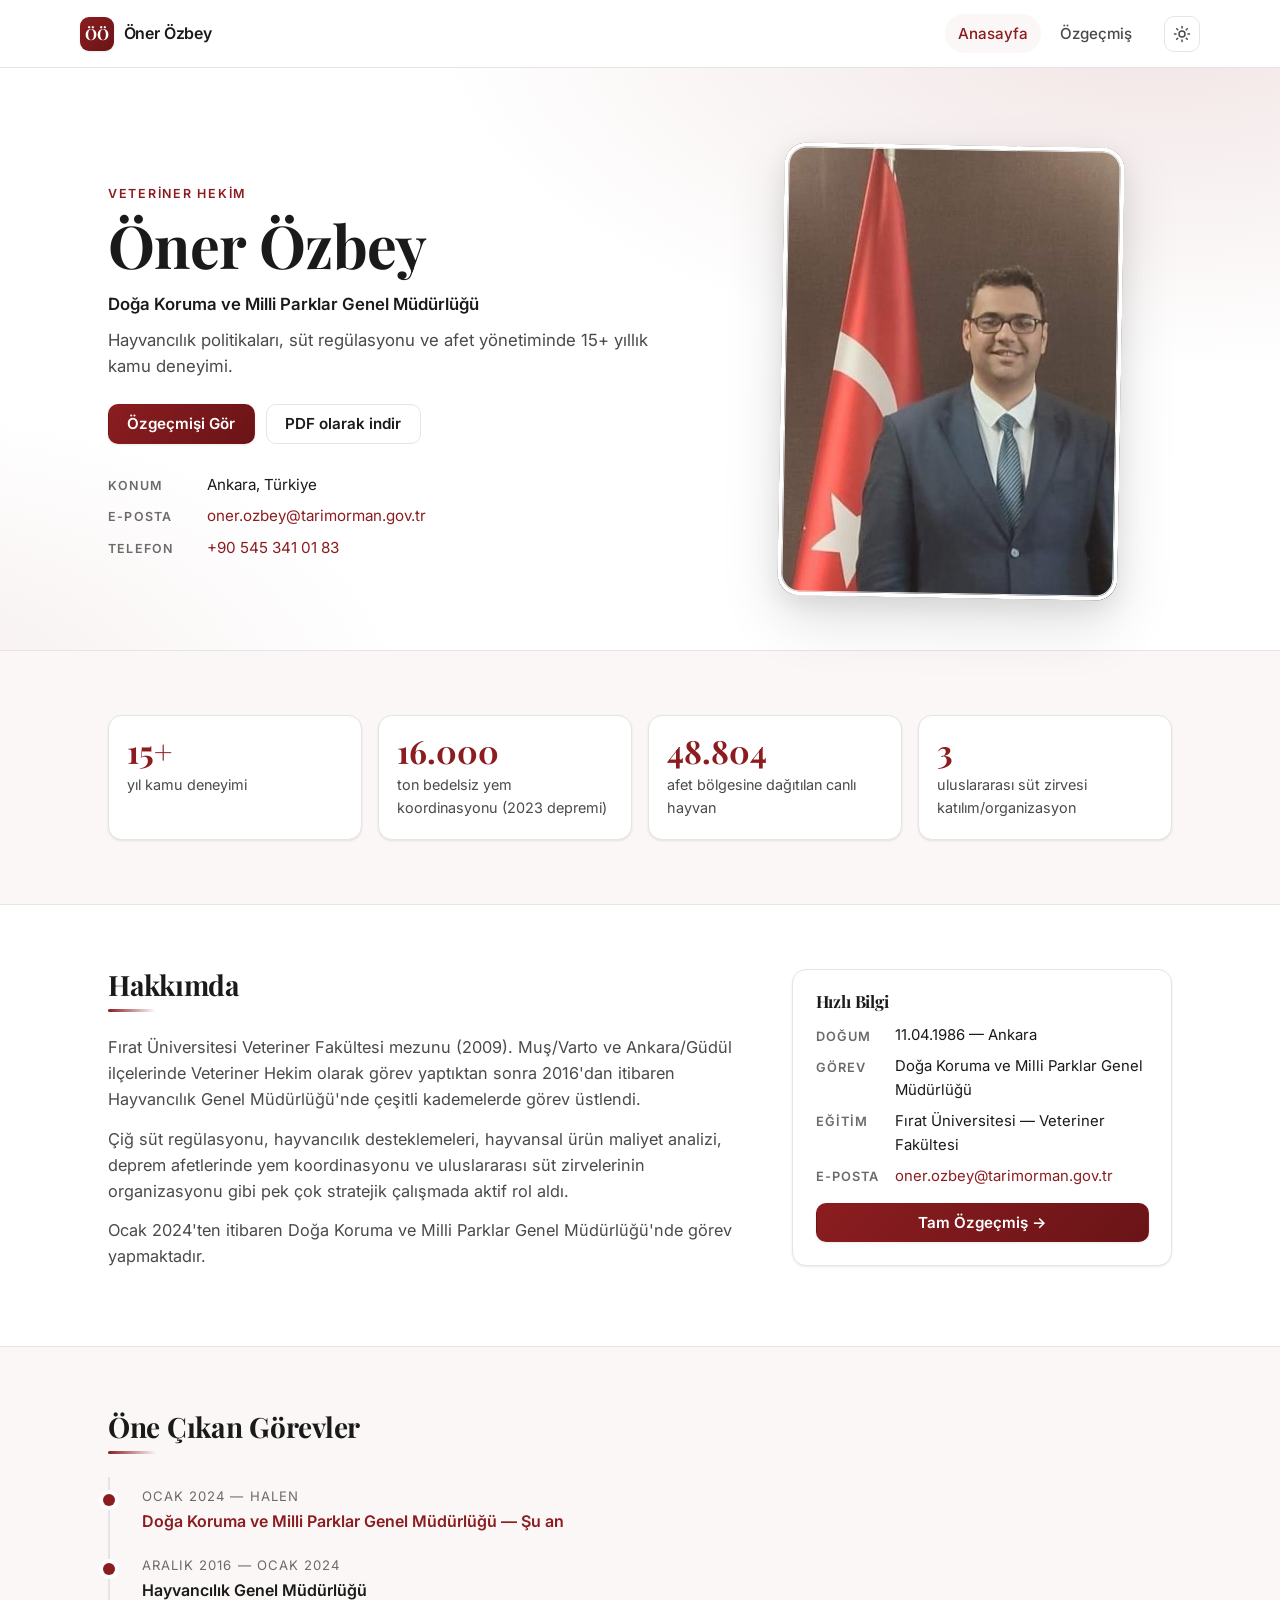
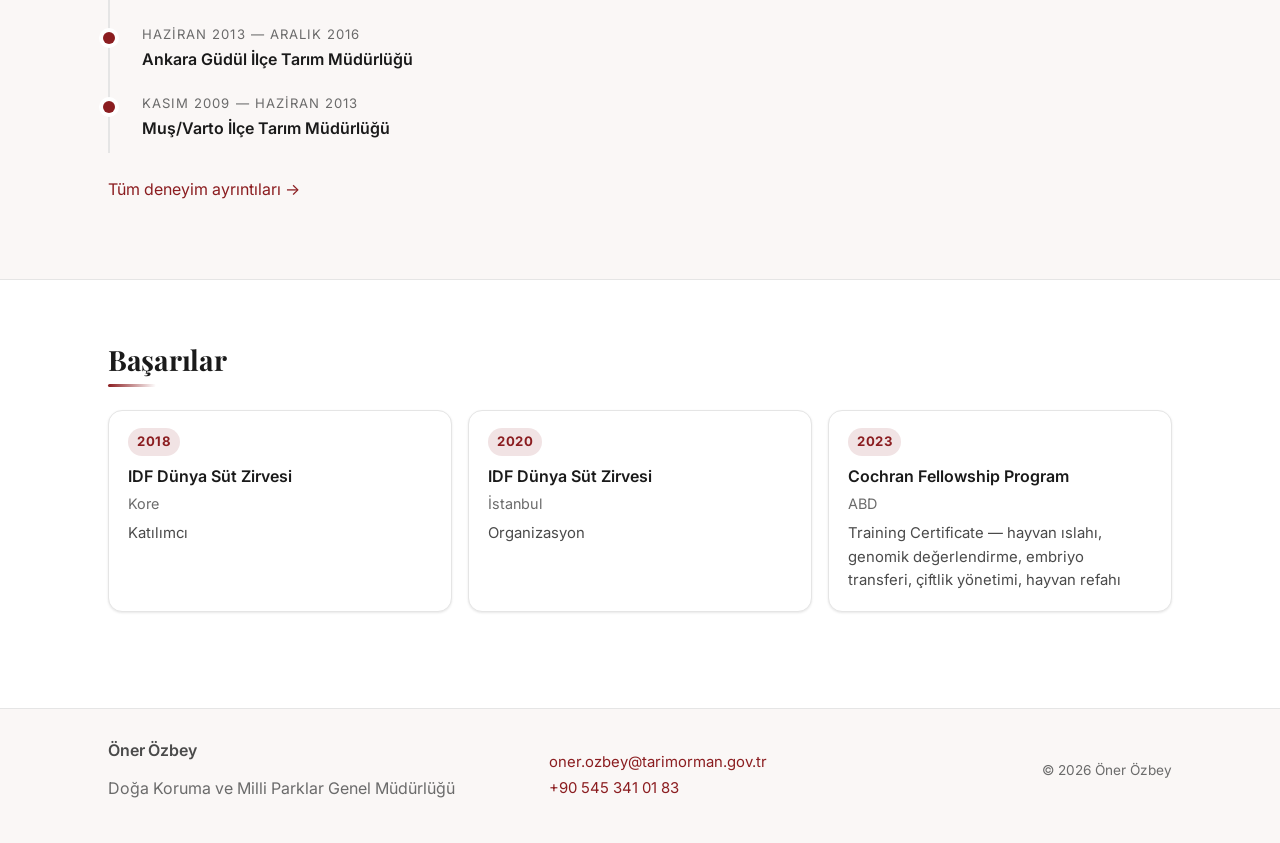
==== index.html @ c0e4dc84 "Initial site — data-driven personal page with /cv.html - index.html and cv.html render from data/cv." ====
<!doctype html>
<html lang="tr">
  <head>
    <meta charset="utf-8" />
    <meta name="viewport" content="width=device-width, initial-scale=1" />
    <title>Öner Özbey — Kişisel Sayfa</title>
    <meta name="description" content="Öner Özbey — Veteriner Hekim. Hayvancılık politikaları, süt regülasyonu ve afet yönetiminde kamu deneyimi." />
    <meta name="theme-color" content="#8b1d20" />
    <link rel="icon" href="data:image/svg+xml,%3Csvg xmlns='http://www.w3.org/2000/svg' viewBox='0 0 100 100'%3E%3Crect width='100' height='100' rx='20' fill='%238b1d20'/%3E%3Ctext x='50' y='64' font-size='52' font-family='Georgia, serif' fill='white' text-anchor='middle' font-weight='700'%3EÖ%3C/text%3E%3C/svg%3E" />
    <link rel="preconnect" href="https://fonts.googleapis.com" />
    <link rel="preconnect" href="https://fonts.gstatic.com" crossorigin />
    <link href="https://fonts.googleapis.com/css2?family=Inter:wght@400;500;600;700&family=Playfair+Display:wght@600;700&display=swap" rel="stylesheet" />
    <link rel="stylesheet" href="assets/css/style.css" />
  </head>
  <body>
    <header class="site-header">
      <div class="container nav">
        <a class="brand" href="index.html">
          <span class="brand-mark">ÖÖ</span>
          <span class="brand-name" data-bind="personal.fullName">Öner Özbey</span>
        </a>
        <nav class="nav-links" data-bind="nav"></nav>
        <div class="nav-tools">
          <button class="icon-btn" id="theme-toggle" aria-label="Tema değiştir" title="Tema değiştir">
            <svg width="18" height="18" viewBox="0 0 24 24" fill="none" stroke="currentColor" stroke-width="2" stroke-linecap="round" stroke-linejoin="round"><circle cx="12" cy="12" r="4"></circle><path d="M12 2v2M12 20v2M4.93 4.93l1.41 1.41M17.66 17.66l1.41 1.41M2 12h2M20 12h2M4.93 19.07l1.41-1.41M17.66 6.34l1.41-1.41"></path></svg>
          </button>
        </div>
      </div>
    </header>

    <main>
      <section class="hero">
        <div class="container hero-grid">
          <div class="hero-text">
            <p class="eyebrow" data-bind="personal.title">Veteriner Hekim</p>
            <h1 data-bind="personal.fullName">Öner Özbey</h1>
            <p class="hero-role" data-bind="personal.role"></p>
            <p class="hero-tagline" data-bind="personal.tagline"></p>
            <div class="hero-actions">
              <a class="btn btn-primary" href="cv.html">Özgeçmişi Gör</a>
              <a class="btn btn-ghost" data-bind-attr="href:personal.cvFile" download>PDF olarak indir</a>
            </div>
            <ul class="hero-meta">
              <li><span class="meta-key">Konum</span><span data-bind="personal.location"></span></li>
              <li><span class="meta-key">E-posta</span><a data-bind="personal.email" data-bind-attr="href:mailto:personal.email"></a></li>
              <li><span class="meta-key">Telefon</span><a data-bind="personal.phone" data-bind-attr="href:tel:personal.phoneRaw"></a></li>
            </ul>
          </div>
          <div class="hero-photo">
            <div class="photo-frame">
              <img data-bind-attr="src:personal.photo" data-bind-attr-alt="personal.fullName" alt="" />
            </div>
          </div>
        </div>
      </section>

      <section class="section section-muted">
        <div class="container">
          <ul class="stats" data-bind="highlights"></ul>
        </div>
      </section>

      <section class="section">
        <div class="container two-col">
          <div>
            <h2 class="section-title">Hakkımda</h2>
            <div class="prose" data-bind="summary"></div>
          </div>
          <aside class="aside-card">
            <h3>Hızlı Bilgi</h3>
            <dl class="dl">
              <dt>Doğum</dt><dd data-bind="personal.birth"></dd>
              <dt>Görev</dt><dd data-bind="personal.role"></dd>
              <dt>Eğitim</dt><dd data-bind="education.0.school"></dd>
              <dt>E-posta</dt><dd><a data-bind="personal.email" data-bind-attr="href:mailto:personal.email"></a></dd>
            </dl>
            <a class="btn btn-primary btn-block" href="cv.html">Tam Özgeçmiş →</a>
          </aside>
        </div>
      </section>

      <section class="section section-muted">
        <div class="container">
          <h2 class="section-title">Öne Çıkan Görevler</h2>
          <ol class="timeline" data-bind="experienceShort"></ol>
          <p class="section-foot"><a href="cv.html">Tüm deneyim ayrıntıları →</a></p>
        </div>
      </section>

      <section class="section">
        <div class="container">
          <h2 class="section-title">Başarılar</h2>
          <ul class="achievements" data-bind="achievements"></ul>
        </div>
      </section>
    </main>

    <footer class="site-footer">
      <div class="container footer-grid">
        <div>
          <p class="brand-name" data-bind="personal.fullName"></p>
          <p class="muted" data-bind="personal.role"></p>
        </div>
        <div class="footer-links">
          <a data-bind-attr="href:mailto:personal.email" data-bind="personal.email"></a>
          <a data-bind-attr="href:tel:personal.phoneRaw" data-bind="personal.phone"></a>
        </div>
        <p class="muted small">© <span data-bind="site.year"></span> <span data-bind="personal.fullName"></span></p>
      </div>
    </footer>

    <script src="assets/js/main.js"></script>
  </body>
</html>
---- assets/css/style.css ----
:root {
  --brand: #8b1d20;
  --brand-2: #b32a2e;
  --brand-ink: #6a1417;
  --ink: #1a1a1a;
  --ink-soft: #4a4a4a;
  --muted: #6b6b6b;
  --line: #e5e5e5;
  --bg: #ffffff;
  --bg-soft: #faf7f6;
  --card: #ffffff;
  --shadow-sm: 0 1px 2px rgba(0, 0, 0, 0.04), 0 1px 3px rgba(0, 0, 0, 0.06);
  --shadow-md: 0 4px 12px rgba(0, 0, 0, 0.06), 0 2px 6px rgba(0, 0, 0, 0.04);
  --shadow-lg: 0 24px 60px rgba(0, 0, 0, 0.12), 0 8px 24px rgba(0, 0, 0, 0.08);
  --radius: 14px;
  --radius-sm: 10px;
  --font-sans: "Inter", system-ui, -apple-system, "Segoe UI", Roboto, "Helvetica Neue", Arial, sans-serif;
  --font-display: "Playfair Display", Georgia, "Times New Roman", serif;
  --container: 1120px;
  --pad: clamp(1rem, 2.4vw, 1.75rem);
  --transition: 200ms ease;
}

[data-theme="dark"] {
  --brand: #d94a4e;
  --brand-2: #f06569;
  --brand-ink: #ffb4b6;
  --ink: #f1ece9;
  --ink-soft: #c9c2bf;
  --muted: #9a938f;
  --line: #2a2625;
  --bg: #141110;
  --bg-soft: #1c1817;
  --card: #1f1a19;
  --shadow-sm: 0 1px 2px rgba(0, 0, 0, 0.4);
  --shadow-md: 0 4px 12px rgba(0, 0, 0, 0.45);
  --shadow-lg: 0 24px 60px rgba(0, 0, 0, 0.55);
}

* { box-sizing: border-box; }

html { scroll-behavior: smooth; }

body {
  margin: 0;
  font-family: var(--font-sans);
  color: var(--ink);
  background: var(--bg);
  line-height: 1.6;
  -webkit-font-smoothing: antialiased;
  -moz-osx-font-smoothing: grayscale;
  transition: background var(--transition), color var(--transition);
}

a { color: var(--brand); text-decoration: none; transition: color var(--transition); }
a:hover { color: var(--brand-2); text-decoration: underline; text-underline-offset: 3px; }

h1, h2, h3 { font-family: var(--font-display); color: var(--ink); margin: 0 0 0.4em; line-height: 1.15; letter-spacing: -0.01em; }
h1 { font-size: clamp(2rem, 4.5vw, 3.2rem); }
h2 { font-size: clamp(1.3rem, 2.6vw, 1.75rem); }
h3 { font-size: 1.05rem; }
p { margin: 0 0 0.8em; color: var(--ink-soft); }

.container { width: 100%; max-width: var(--container); margin: 0 auto; padding: 0 var(--pad); }

.muted { color: var(--muted); }
.small { font-size: 0.85rem; }
.eyebrow {
  text-transform: uppercase;
  letter-spacing: 0.14em;
  font-size: 0.78rem;
  font-weight: 600;
  color: var(--brand);
  margin: 0 0 0.6em;
}

/* Header / Nav */
.site-header {
  position: sticky; top: 0; z-index: 30;
  background: color-mix(in srgb, var(--bg) 88%, transparent);
  backdrop-filter: saturate(140%) blur(10px);
  -webkit-backdrop-filter: saturate(140%) blur(10px);
  border-bottom: 1px solid var(--line);
}
.nav { display: flex; align-items: center; gap: 1.2rem; padding: 0.9rem 0; }
.brand { display: inline-flex; align-items: center; gap: 0.6rem; color: var(--ink); font-weight: 600; }
.brand:hover { text-decoration: none; color: var(--ink); }
.brand-mark {
  width: 34px; height: 34px;
  background: linear-gradient(135deg, var(--brand), var(--brand-ink));
  color: #fff; border-radius: 9px; display: grid; place-items: center;
  font-family: var(--font-display); font-weight: 700; font-size: 0.95rem;
  box-shadow: var(--shadow-sm);
}
.brand-name { font-weight: 600; letter-spacing: -0.01em; }
.nav-links { margin-left: auto; display: flex; gap: 0.4rem; flex-wrap: wrap; }
.nav-links a {
  padding: 0.45rem 0.8rem; border-radius: 999px;
  color: var(--ink-soft); font-weight: 500; font-size: 0.95rem;
}
.nav-links a:hover { background: var(--bg-soft); color: var(--ink); text-decoration: none; }
.nav-links a.is-active { background: var(--bg-soft); color: var(--brand); }
.nav-tools { display: flex; gap: 0.4rem; }
.icon-btn {
  width: 36px; height: 36px; display: grid; place-items: center;
  background: transparent; color: var(--ink-soft);
  border: 1px solid var(--line); border-radius: 10px; cursor: pointer;
  transition: all var(--transition);
}
.icon-btn:hover { color: var(--brand); border-color: var(--brand); }

/* Buttons */
.btn {
  display: inline-flex; align-items: center; justify-content: center; gap: 0.4em;
  padding: 0.7rem 1.15rem; border-radius: 10px; font-weight: 600;
  font-size: 0.95rem; line-height: 1; cursor: pointer; border: 1px solid transparent;
  transition: all var(--transition);
}
.btn-primary {
  background: linear-gradient(135deg, var(--brand), var(--brand-ink));
  color: #fff; box-shadow: var(--shadow-sm);
}
.btn-primary:hover { transform: translateY(-1px); box-shadow: var(--shadow-md); color: #fff; text-decoration: none; }
.btn-ghost {
  background: transparent; color: var(--ink);
  border-color: var(--line);
}
.btn-ghost:hover { background: var(--bg-soft); color: var(--ink); text-decoration: none; border-color: var(--ink-soft); }
.btn-block { display: flex; width: 100%; margin-top: 0.9rem; }

/* Hero */
.hero {
  padding: clamp(2.5rem, 6vw, 5rem) 0 clamp(2rem, 4vw, 3.5rem);
  background:
    radial-gradient(1200px 600px at 90% -10%, color-mix(in srgb, var(--brand) 12%, transparent), transparent 60%),
    radial-gradient(900px 500px at -10% 110%, color-mix(in srgb, var(--brand) 8%, transparent), transparent 60%);
}
.hero-grid {
  display: grid; grid-template-columns: 1.3fr 1fr; gap: clamp(1.5rem, 4vw, 3rem); align-items: center;
}
.hero-text h1 { font-size: clamp(2.2rem, 5.5vw, 3.7rem); margin-bottom: 0.2em; }
.hero-role { font-size: 1.05rem; color: var(--ink); font-weight: 600; margin: 0 0 0.5em; }
.hero-tagline { font-size: 1.05rem; color: var(--ink-soft); max-width: 52ch; }
.hero-actions { display: flex; gap: 0.7rem; flex-wrap: wrap; margin: 1.5rem 0 1.8rem; }
.hero-meta { list-style: none; padding: 0; margin: 0; display: grid; gap: 0.45rem; }
.hero-meta li { display: flex; gap: 0.7rem; font-size: 0.95rem; align-items: baseline; }
.meta-key {
  display: inline-block; min-width: 5.5rem;
  font-size: 0.78rem; text-transform: uppercase; letter-spacing: 0.1em;
  color: var(--muted); font-weight: 600;
}
.hero-photo { display: flex; justify-content: center; }
.photo-frame {
  position: relative; width: min(340px, 80vw); aspect-ratio: 3/4;
  border-radius: 22px; overflow: hidden;
  background: var(--bg-soft);
  box-shadow: var(--shadow-lg);
  transform: rotate(1deg);
  transition: transform var(--transition);
}
.photo-frame::after {
  content: ""; position: absolute; inset: 0;
  border: 4px solid var(--bg);
  border-radius: 22px;
  box-shadow: inset 0 0 0 1px var(--line);
  pointer-events: none;
}
.photo-frame:hover { transform: rotate(0deg); }
.photo-frame img { width: 100%; height: 100%; object-fit: cover; display: block; }

/* Sections */
.section { padding: clamp(2.5rem, 5vw, 4.5rem) 0; }
.section-muted { background: var(--bg-soft); border-top: 1px solid var(--line); border-bottom: 1px solid var(--line); }
.section-title { margin-bottom: 1.4rem; }
.section-title::after {
  content: ""; display: block; width: 48px; height: 3px; margin-top: 0.5rem;
  background: linear-gradient(90deg, var(--brand), transparent);
  border-radius: 3px;
}
.section-foot { margin-top: 1.5rem; }
.two-col { display: grid; grid-template-columns: 1.7fr 1fr; gap: clamp(1.5rem, 3vw, 2.5rem); align-items: start; }
.prose p { font-size: 1.02rem; }

/* Stats */
.stats { list-style: none; padding: 0; margin: 0; display: grid; grid-template-columns: repeat(4, 1fr); gap: 1rem; }
.stats li {
  background: var(--card); border: 1px solid var(--line); border-radius: var(--radius);
  padding: 1.2rem 1.1rem; box-shadow: var(--shadow-sm);
}
.stat-value {
  display: block; font-family: var(--font-display); font-size: 2rem;
  color: var(--brand); font-weight: 700; line-height: 1;
}
.stat-label { display: block; margin-top: 0.4rem; font-size: 0.9rem; color: var(--ink-soft); }

/* Aside card */
.aside-card {
  background: var(--card); border: 1px solid var(--line);
  border-radius: var(--radius); padding: 1.4rem; box-shadow: var(--shadow-sm);
  position: sticky; top: 80px;
}
.aside-card h3 { margin-bottom: 0.8rem; }
.dl { display: grid; grid-template-columns: max-content 1fr; gap: 0.45rem 1rem; margin: 0; font-size: 0.93rem; }
.dl dt { font-weight: 600; color: var(--muted); font-size: 0.8rem; text-transform: uppercase; letter-spacing: 0.08em; padding-top: 0.15rem; }
.dl dd { margin: 0; color: var(--ink); }

/* Timeline (short, on homepage) */
.timeline { list-style: none; padding: 0; margin: 0; }
.timeline > li {
  position: relative; padding: 0.6rem 0 0.6rem 2rem; border-left: 2px solid var(--line);
}
.timeline > li::before {
  content: ""; position: absolute; left: -7px; top: 1.1rem; width: 12px; height: 12px;
  border-radius: 50%; background: var(--brand); box-shadow: 0 0 0 4px var(--bg);
}
.timeline .tl-period { font-size: 0.82rem; color: var(--muted); text-transform: uppercase; letter-spacing: 0.08em; }
.timeline .tl-title { font-weight: 600; color: var(--ink); margin: 0.1rem 0 0.1rem; }
.timeline .is-current { color: var(--brand); }

/* Achievements */
.achievements { list-style: none; padding: 0; margin: 0; display: grid; grid-template-columns: repeat(auto-fit, minmax(240px, 1fr)); gap: 1rem; }
.achievements li {
  background: var(--card); border: 1px solid var(--line); border-radius: var(--radius);
  padding: 1.1rem 1.2rem; box-shadow: var(--shadow-sm);
}
.ach-year {
  display: inline-block; padding: 0.2rem 0.55rem; border-radius: 999px;
  background: color-mix(in srgb, var(--brand) 12%, transparent);
  color: var(--brand); font-weight: 700; font-size: 0.82rem; letter-spacing: 0.04em;
}
.ach-title { font-weight: 600; margin: 0.55rem 0 0.15rem; color: var(--ink); }
.ach-place { color: var(--muted); font-size: 0.9rem; }
.ach-role { display: block; margin-top: 0.4rem; font-size: 0.93rem; color: var(--ink-soft); }

/* Footer */
.site-footer { border-top: 1px solid var(--line); background: var(--bg-soft); padding: 1.8rem 0; margin-top: 2rem; }
.footer-grid { display: grid; grid-template-columns: 1.4fr 1fr 1fr; gap: 1rem; align-items: center; }
.footer-links { display: flex; flex-direction: column; gap: 0.2rem; font-size: 0.93rem; }
.footer-grid .small { text-align: right; }

/* ===================== CV PAGE ===================== */
.cv-main { padding: clamp(1.5rem, 4vw, 3rem) 0 3rem; background: var(--bg-soft); }
.cv-doc {
  background: var(--card); border: 1px solid var(--line); border-radius: 18px;
  box-shadow: var(--shadow-lg); padding: clamp(1.5rem, 4vw, 3rem);
  max-width: 920px;
}
.cv-header {
  display: grid; grid-template-columns: 1.4fr 1fr; gap: 2rem;
  padding-bottom: 1.6rem; margin-bottom: 1.6rem;
  border-bottom: 2px solid var(--brand);
}
.cv-id { display: grid; grid-template-columns: auto 1fr; gap: 1.2rem; align-items: center; }
.cv-photo {
  width: 110px; aspect-ratio: 3/4; overflow: hidden; border-radius: 12px;
  background: var(--bg-soft); border: 3px solid var(--card); box-shadow: var(--shadow-sm);
}
.cv-photo img { width: 100%; height: 100%; object-fit: cover; display: block; }
.cv-id h1 { font-size: clamp(1.6rem, 3vw, 2.2rem); margin: 0.1em 0; }
.cv-role { color: var(--ink-soft); font-weight: 500; margin: 0; }
.cv-contact .dl { font-size: 0.9rem; }
.cv-actions { display: flex; gap: 0.5rem; margin-top: 1rem; flex-wrap: wrap; }

.cv-section { margin-top: 2rem; }
.cv-section h2 {
  font-family: var(--font-display); font-size: 1.35rem;
  color: var(--brand); margin: 0 0 1rem;
  padding-bottom: 0.45rem; border-bottom: 1px solid var(--line);
}
.cv-grid { display: grid; grid-template-columns: 1fr 1fr; gap: 2rem; }

/* CV timeline */
.cv-timeline { list-style: none; padding: 0; margin: 0; }
.cv-timeline > li {
  position: relative; padding: 0 0 1.4rem 2rem; border-left: 2px solid var(--line);
}
.cv-timeline > li:last-child { padding-bottom: 0; border-left-color: transparent; }
.cv-timeline > li::before {
  content: ""; position: absolute; left: -8px; top: 0.3rem; width: 14px; height: 14px;
  border-radius: 50%; background: var(--brand);
  box-shadow: 0 0 0 4px var(--card), 0 0 0 5px var(--brand);
}
.cv-timeline .is-current::before { background: #fff; box-shadow: 0 0 0 4px var(--card), 0 0 0 5px var(--brand); }
.cv-timeline .tl-head { display: flex; align-items: baseline; flex-wrap: wrap; gap: 0.6rem 1rem; }
.cv-timeline .tl-title { font-weight: 700; color: var(--ink); font-size: 1.02rem; margin: 0; }
.cv-timeline .tl-period { font-size: 0.85rem; color: var(--muted); }
.cv-timeline .current-pill {
  background: var(--brand); color: #fff; padding: 0.1rem 0.55rem; border-radius: 999px;
  font-size: 0.72rem; letter-spacing: 0.06em; text-transform: uppercase; font-weight: 700;
}
.cv-timeline .tl-details { margin: 0.5rem 0 0; padding-left: 1.2rem; color: var(--ink-soft); }
.cv-timeline .tl-details li { margin-bottom: 0.3rem; }

/* Education */
.education-list { list-style: none; padding: 0; margin: 0; display: grid; gap: 0.7rem; }
.education-list li {
  background: var(--bg-soft); border: 1px solid var(--line);
  border-radius: 10px; padding: 0.8rem 1rem;
}
.education-list .edu-school { font-weight: 700; color: var(--ink); }
.education-list .edu-meta { color: var(--muted); font-size: 0.88rem; }
.education-list .edu-degree { font-size: 0.93rem; color: var(--ink-soft); margin-top: 0.2rem; }

/* Languages */
.lang-list { list-style: none; padding: 0; margin: 0; display: grid; gap: 0.7rem; }
.lang-list li { display: grid; grid-template-columns: 1fr; gap: 0.3rem; }
.lang-head { display: flex; justify-content: space-between; font-size: 0.92rem; }
.lang-name { font-weight: 600; }
.lang-level { color: var(--muted); }
.lang-bar {
  position: relative; height: 8px; background: var(--bg-soft);
  border-radius: 999px; overflow: hidden; border: 1px solid var(--line);
}
.lang-bar > span {
  position: absolute; inset: 0 auto 0 0;
  background: linear-gradient(90deg, var(--brand), var(--brand-2));
  border-radius: 999px;
  transform-origin: left center;
  animation: bar-fill 900ms ease-out both;
}
@keyframes bar-fill { from { transform: scaleX(0); } to { transform: scaleX(1); } }

/* Skills */
.skills-grid { display: grid; grid-template-columns: repeat(auto-fit, minmax(220px, 1fr)); gap: 1rem; }
.skill-card {
  background: var(--bg-soft); border: 1px solid var(--line);
  border-radius: 12px; padding: 1rem 1.1rem;
}
.skill-card h3 { font-family: var(--font-sans); font-size: 0.85rem; text-transform: uppercase; letter-spacing: 0.08em; color: var(--brand); margin: 0 0 0.6rem; }
.skill-card ul { list-style: none; padding: 0; margin: 0; display: flex; flex-wrap: wrap; gap: 0.4rem; }
.skill-card li {
  background: var(--card); border: 1px solid var(--line);
  padding: 0.3rem 0.7rem; border-radius: 999px; font-size: 0.88rem; color: var(--ink);
}

/* Working life */
.working-life { padding-left: 1.2rem; margin: 0; }
.working-life li { margin-bottom: 0.5rem; color: var(--ink-soft); }
.working-life li::marker { color: var(--brand); }

/* ===== Responsive ===== */
@media (max-width: 900px) {
  .hero-grid { grid-template-columns: 1fr; text-align: left; }
  .hero-photo { order: -1; justify-content: flex-start; }
  .photo-frame { width: min(260px, 60vw); transform: rotate(0); }
  .two-col { grid-template-columns: 1fr; }
  .aside-card { position: static; }
  .stats { grid-template-columns: repeat(2, 1fr); }
  .footer-grid { grid-template-columns: 1fr; text-align: left; }
  .footer-grid .small { text-align: left; }
  .cv-header { grid-template-columns: 1fr; }
  .cv-grid { grid-template-columns: 1fr; }
}

@media (max-width: 560px) {
  .stats { grid-template-columns: 1fr 1fr; }
  .nav-links a { padding: 0.4rem 0.6rem; font-size: 0.9rem; }
  .brand-name { display: none; }
  .cv-id { grid-template-columns: 1fr; text-align: left; }
  .cv-photo { width: 96px; }
}

/* ===== Print ===== */
@media print {
  :root { --bg: #fff; --bg-soft: #fff; --card: #fff; --line: #ddd; }
  body { background: #fff; color: #000; }
  .no-print { display: none !important; }
  .cv-main { padding: 0; background: #fff; }
  .cv-doc { box-shadow: none; border: none; padding: 0; max-width: 100%; }
  a { color: inherit; text-decoration: none; }
  .cv-section { break-inside: avoid; }
  .cv-timeline > li { break-inside: avoid; }
}
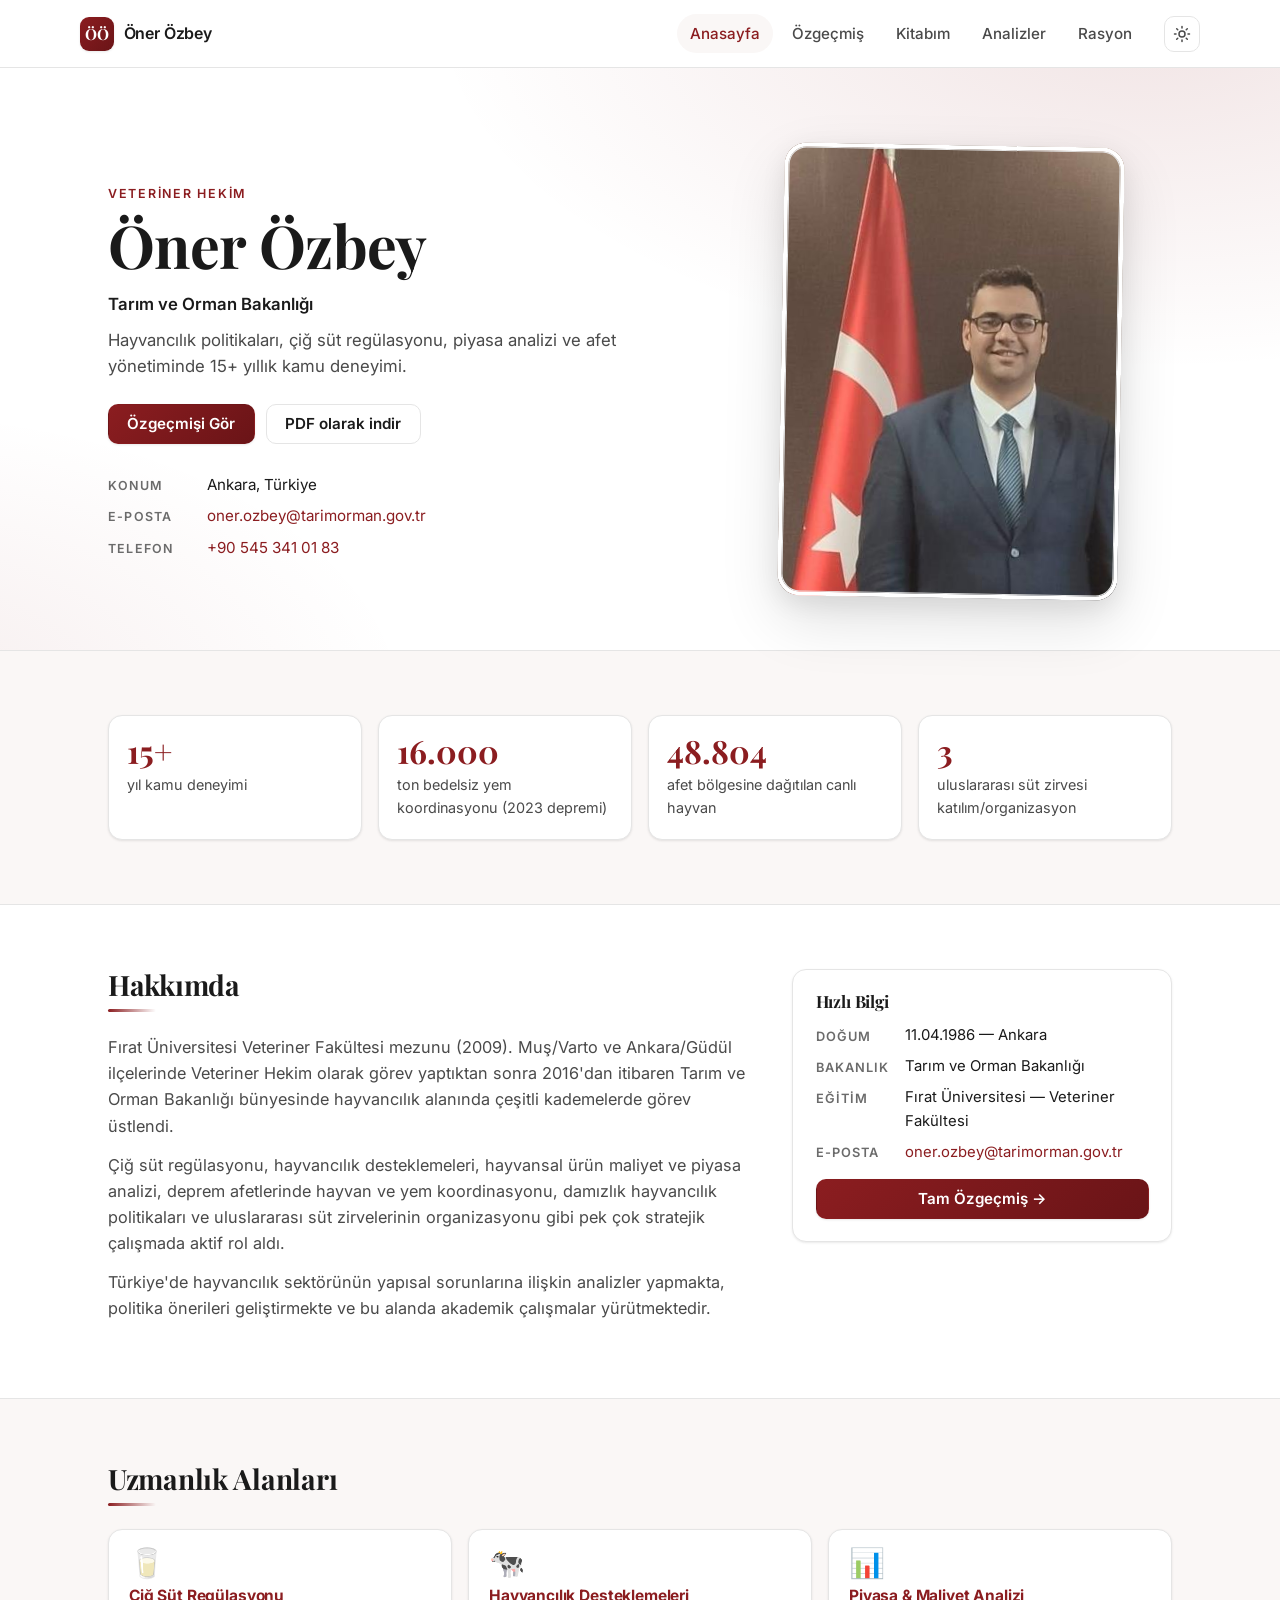
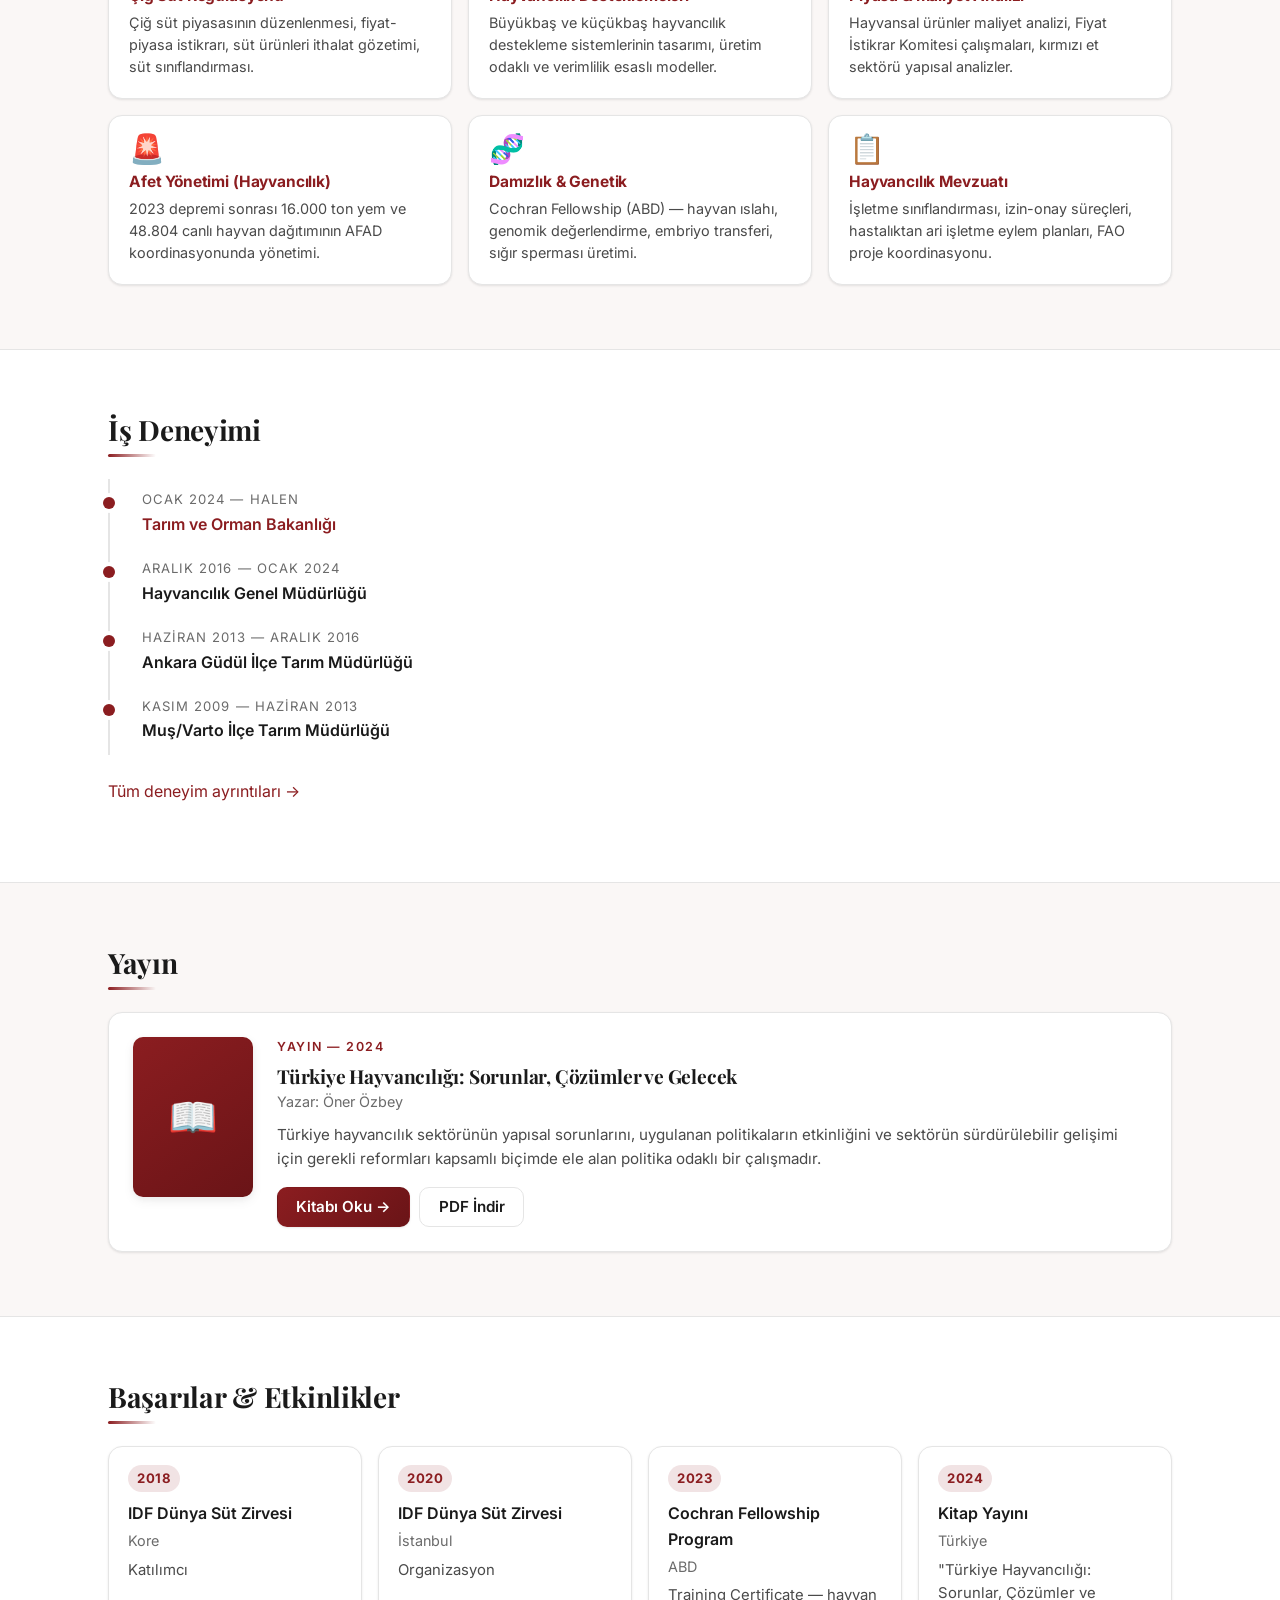
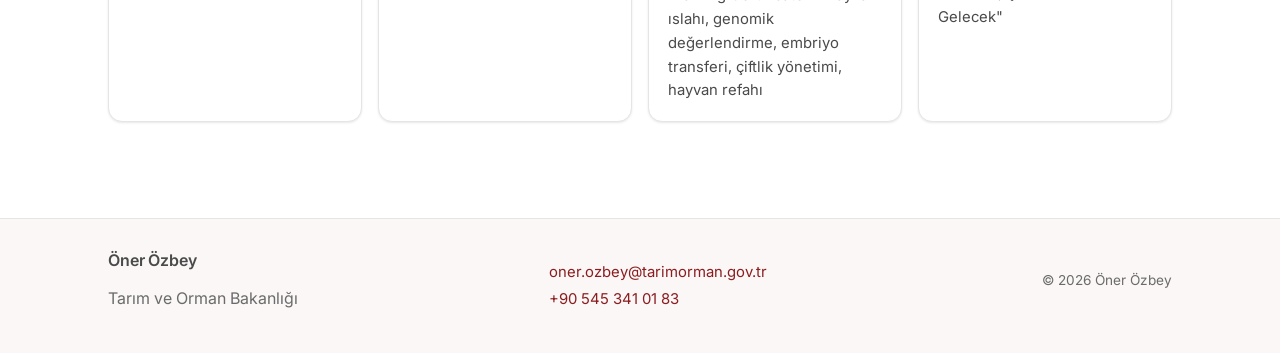
==== commit 50ce69fc: "Hayvancılık odaklı yeniden yapılanma + 3 yeni sayfa - Görev: "Doğa Koruma" yerine "Tarım ve Orman Ba" ====
--- a/index.html
+++ b/index.html
@@ -29,6 +29,7 @@
     </header>
 
     <main>
+      <!-- Hero -->
       <section class="hero">
         <div class="container hero-grid">
           <div class="hero-text">
@@ -54,12 +55,14 @@
         </div>
       </section>
 
+      <!-- Sayısal vurgular -->
       <section class="section section-muted">
         <div class="container">
           <ul class="stats" data-bind="highlights"></ul>
         </div>
       </section>
 
+      <!-- Hakkımda + Hızlı bilgi -->
       <section class="section">
         <div class="container two-col">
           <div>
@@ -70,7 +73,7 @@
             <h3>Hızlı Bilgi</h3>
             <dl class="dl">
               <dt>Doğum</dt><dd data-bind="personal.birth"></dd>
-              <dt>Görev</dt><dd data-bind="personal.role"></dd>
+              <dt>Bakanlık</dt><dd data-bind="personal.role"></dd>
               <dt>Eğitim</dt><dd data-bind="education.0.school"></dd>
               <dt>E-posta</dt><dd><a data-bind="personal.email" data-bind-attr="href:mailto:personal.email"></a></dd>
             </dl>
@@ -79,17 +82,35 @@
         </div>
       </section>
 
+      <!-- Uzmanlık Alanları -->
       <section class="section section-muted">
         <div class="container">
-          <h2 class="section-title">Öne Çıkan Görevler</h2>
+          <h2 class="section-title">Uzmanlık Alanları</h2>
+          <div class="expertise-grid" data-bind="expertise"></div>
+        </div>
+      </section>
+
+      <!-- Öne Çıkan Görevler -->
+      <section class="section">
+        <div class="container">
+          <h2 class="section-title">İş Deneyimi</h2>
           <ol class="timeline" data-bind="experienceShort"></ol>
           <p class="section-foot"><a href="cv.html">Tüm deneyim ayrıntıları →</a></p>
         </div>
       </section>
 
+      <!-- Kitap -->
+      <section class="section section-muted">
+        <div class="container">
+          <h2 class="section-title">Yayın</h2>
+          <div class="book-card" data-bind="bookCard"></div>
+        </div>
+      </section>
+
+      <!-- Başarılar -->
       <section class="section">
         <div class="container">
-          <h2 class="section-title">Başarılar</h2>
+          <h2 class="section-title">Başarılar & Etkinlikler</h2>
           <ul class="achievements" data-bind="achievements"></ul>
         </div>
       </section>
--- a/assets/css/style.css
+++ b/assets/css/style.css
@@ -360,6 +360,237 @@
   .cv-photo { width: 96px; }
 }
 
+/* ===== Expertise Grid ===== */
+.expertise-grid {
+  display: grid;
+  grid-template-columns: repeat(auto-fit, minmax(260px, 1fr));
+  gap: 1rem;
+}
+.expertise-grid-sm {
+  grid-template-columns: repeat(auto-fit, minmax(200px, 1fr));
+  gap: 0.8rem;
+}
+.expertise-card {
+  background: var(--card);
+  border: 1px solid var(--line);
+  border-radius: var(--radius);
+  padding: 1.2rem 1.25rem;
+  box-shadow: var(--shadow-sm);
+  transition: box-shadow var(--transition), transform var(--transition);
+}
+.expertise-card:hover {
+  box-shadow: var(--shadow-md);
+  transform: translateY(-2px);
+}
+.expertise-icon {
+  font-size: 1.8rem;
+  line-height: 1;
+  margin-bottom: 0.6rem;
+}
+.expertise-title {
+  font-family: var(--font-sans);
+  font-size: 0.97rem;
+  font-weight: 700;
+  color: var(--brand);
+  margin: 0 0 0.4rem;
+}
+.expertise-desc {
+  font-size: 0.9rem;
+  color: var(--ink-soft);
+  margin: 0;
+  line-height: 1.55;
+}
+
+/* ===== Book card (homepage) ===== */
+.book-preview-card {
+  display: grid;
+  grid-template-columns: 120px 1fr;
+  gap: 1.5rem;
+  background: var(--card);
+  border: 1px solid var(--line);
+  border-radius: var(--radius);
+  padding: 1.5rem;
+  box-shadow: var(--shadow-sm);
+  align-items: start;
+}
+.book-preview-cover {
+  aspect-ratio: 3/4;
+  background: linear-gradient(145deg, var(--brand), var(--brand-ink));
+  border-radius: 10px;
+  display: flex;
+  align-items: center;
+  justify-content: center;
+  box-shadow: var(--shadow-md);
+}
+.book-preview-icon { font-size: 2.5rem; }
+.book-preview-title {
+  font-family: var(--font-display);
+  font-size: 1.2rem;
+  color: var(--ink);
+  margin: 0.4rem 0 0.2rem;
+}
+.book-preview-author { color: var(--muted); font-size: 0.9rem; margin: 0 0 0.6rem; }
+.book-preview-desc { color: var(--ink-soft); font-size: 0.95rem; margin: 0 0 1rem; }
+.book-preview-actions { display: flex; gap: 0.6rem; flex-wrap: wrap; }
+
+/* ===== Book hero (kitap.html) ===== */
+.book-hero { background: var(--bg-soft); border-bottom: 1px solid var(--line); }
+.book-hero-inner {
+  display: grid;
+  grid-template-columns: 1fr 1.6fr;
+  gap: clamp(1.5rem, 4vw, 3rem);
+  align-items: center;
+}
+.book-cover-wrap { display: flex; justify-content: center; }
+.book-cover-3d {
+  position: relative;
+  width: min(220px, 55vw);
+  aspect-ratio: 3/4;
+  transform-style: preserve-3d;
+  transform: perspective(800px) rotateY(-12deg);
+  transition: transform 400ms ease;
+}
+.book-cover-3d:hover { transform: perspective(800px) rotateY(0deg); }
+.book-spine {
+  position: absolute;
+  top: 0; left: -28px;
+  width: 28px; height: 100%;
+  background: linear-gradient(to right, var(--brand-ink), var(--brand));
+  transform-origin: right center;
+  transform: skewY(-0.5deg);
+  border-radius: 4px 0 0 4px;
+}
+.book-front {
+  width: 100%; height: 100%;
+  background: linear-gradient(145deg, var(--brand) 0%, var(--brand-ink) 100%);
+  border-radius: 4px 10px 10px 4px;
+  box-shadow: var(--shadow-lg);
+  overflow: hidden;
+  display: flex;
+  align-items: center;
+  justify-content: center;
+}
+.book-front-inner { padding: 1.5rem; text-align: center; color: #fff; }
+.book-front-eyebrow {
+  font-size: 0.72rem;
+  text-transform: uppercase;
+  letter-spacing: 0.15em;
+  opacity: 0.8;
+  margin: 0 0 0.8rem;
+}
+.book-front-title {
+  font-family: var(--font-display);
+  font-size: 1.05rem;
+  color: #fff;
+  margin: 0 0 1.2rem;
+  line-height: 1.3;
+}
+.book-front-icon { font-size: 2rem; }
+.book-info h1 { font-size: clamp(1.5rem, 3vw, 2.2rem); margin-bottom: 0.3em; }
+.book-author { color: var(--muted); margin: 0 0 0.8rem; font-size: 0.95rem; }
+.prose-single { color: var(--ink-soft); margin: 0 0 1.2rem; max-width: 52ch; }
+.book-actions { display: flex; gap: 0.7rem; flex-wrap: wrap; margin-top: 1.2rem; }
+
+/* ===== PDF viewer ===== */
+.pdf-viewer-wrap {
+  border-radius: var(--radius);
+  overflow: hidden;
+  border: 1px solid var(--line);
+  box-shadow: var(--shadow-md);
+  background: #525659;
+  min-height: 80vh;
+}
+.pdf-viewer {
+  display: block;
+  width: 100%;
+  height: 82vh;
+  border: none;
+}
+.pdf-fallback {
+  padding: 3rem;
+  text-align: center;
+  color: #fff;
+}
+
+/* ===== Coming soon box ===== */
+.coming-soon-box {
+  text-align: center;
+  padding: 3rem 2rem;
+  background: var(--bg-soft);
+  border: 2px dashed var(--line);
+  border-radius: var(--radius);
+  max-width: 560px;
+  margin: 0 auto;
+}
+.coming-soon-icon { font-size: 3.5rem; margin-bottom: 1rem; }
+.coming-soon-box h2 { margin-bottom: 0.6rem; }
+.coming-soon-box p { color: var(--ink-soft); margin: 0 0 0.5rem; }
+
+/* ===== Topic list (analizler.html) ===== */
+.topic-list {
+  list-style: none;
+  padding: 0;
+  margin: 0;
+  display: grid;
+  gap: 1rem;
+}
+.topic-list li {
+  display: grid;
+  grid-template-columns: 2.5rem 1fr;
+  gap: 0.8rem;
+  background: var(--card);
+  border: 1px solid var(--line);
+  border-radius: var(--radius-sm);
+  padding: 1rem 1.2rem;
+  align-items: start;
+}
+.topic-icon { font-size: 1.5rem; line-height: 1.4; }
+.topic-list strong { display: block; color: var(--ink); margin-bottom: 0.2rem; font-size: 0.98rem; }
+.topic-list p { margin: 0; color: var(--ink-soft); font-size: 0.9rem; }
+
+/* ===== Feature grid (rasyon.html) ===== */
+.feature-grid {
+  display: grid;
+  grid-template-columns: repeat(auto-fit, minmax(240px, 1fr));
+  gap: 1rem;
+}
+.feature-card {
+  background: var(--card);
+  border: 1px solid var(--line);
+  border-radius: var(--radius);
+  padding: 1.3rem 1.4rem;
+  box-shadow: var(--shadow-sm);
+}
+.feature-icon { font-size: 2rem; margin-bottom: 0.6rem; }
+.feature-card h3 {
+  font-family: var(--font-sans);
+  font-size: 1rem;
+  font-weight: 700;
+  color: var(--ink);
+  margin: 0 0 0.5rem;
+}
+.feature-card p { font-size: 0.9rem; color: var(--ink-soft); margin: 0; }
+
+/* ===== Nav — wrap on smaller screens (5 items) ===== */
+@media (max-width: 1000px) {
+  .nav-links { gap: 0.2rem; }
+  .nav-links a { padding: 0.4rem 0.65rem; font-size: 0.88rem; }
+}
+
+/* ===== Responsive additions ===== */
+@media (max-width: 900px) {
+  .book-hero-inner { grid-template-columns: 1fr; }
+  .book-cover-3d { width: min(160px, 50vw); transform: perspective(800px) rotateY(0deg); }
+  .book-spine { display: none; }
+  .book-preview-card { grid-template-columns: 90px 1fr; gap: 1rem; }
+}
+@media (max-width: 560px) {
+  .book-preview-card { grid-template-columns: 1fr; }
+  .book-preview-cover { aspect-ratio: 16/9; }
+  .expertise-grid { grid-template-columns: 1fr 1fr; }
+  .feature-grid { grid-template-columns: 1fr; }
+}
+
 /* ===== Print ===== */
 @media print {
   :root { --bg: #fff; --bg-soft: #fff; --card: #fff; --line: #ddd; }
